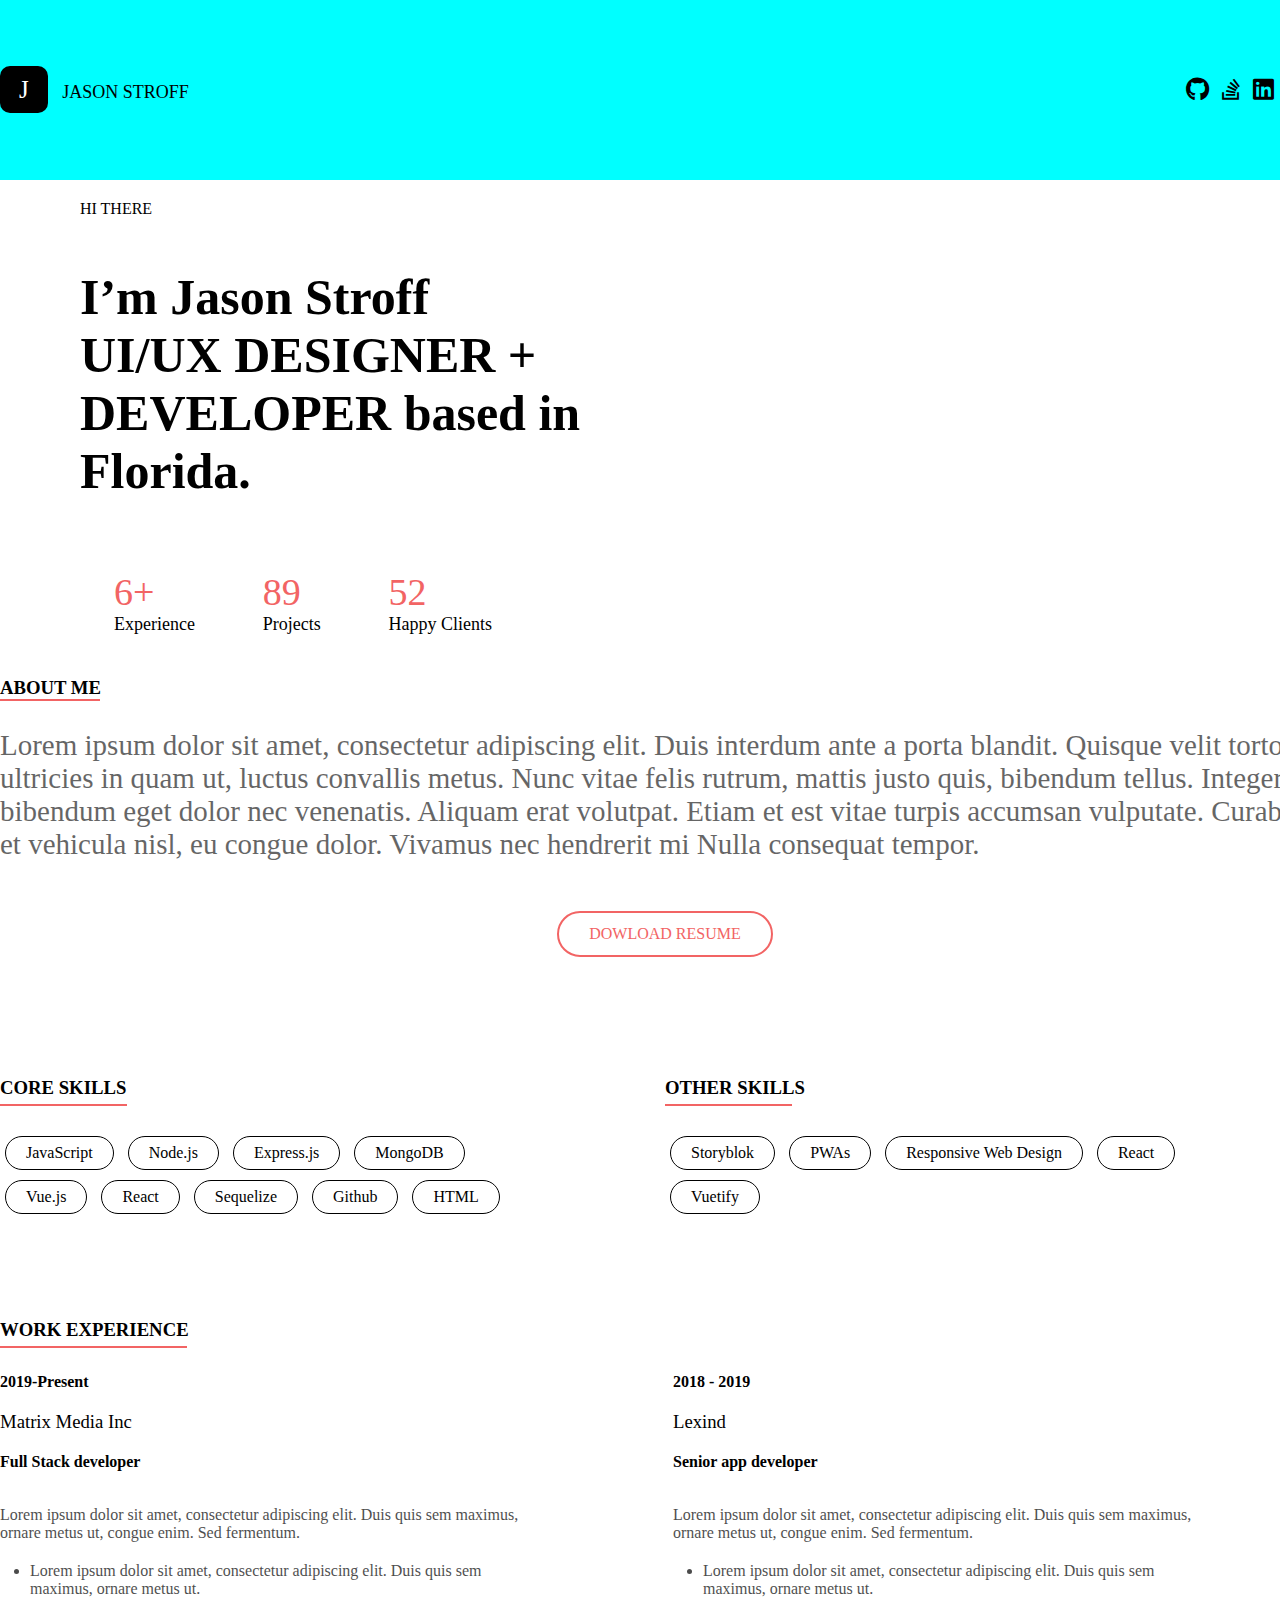
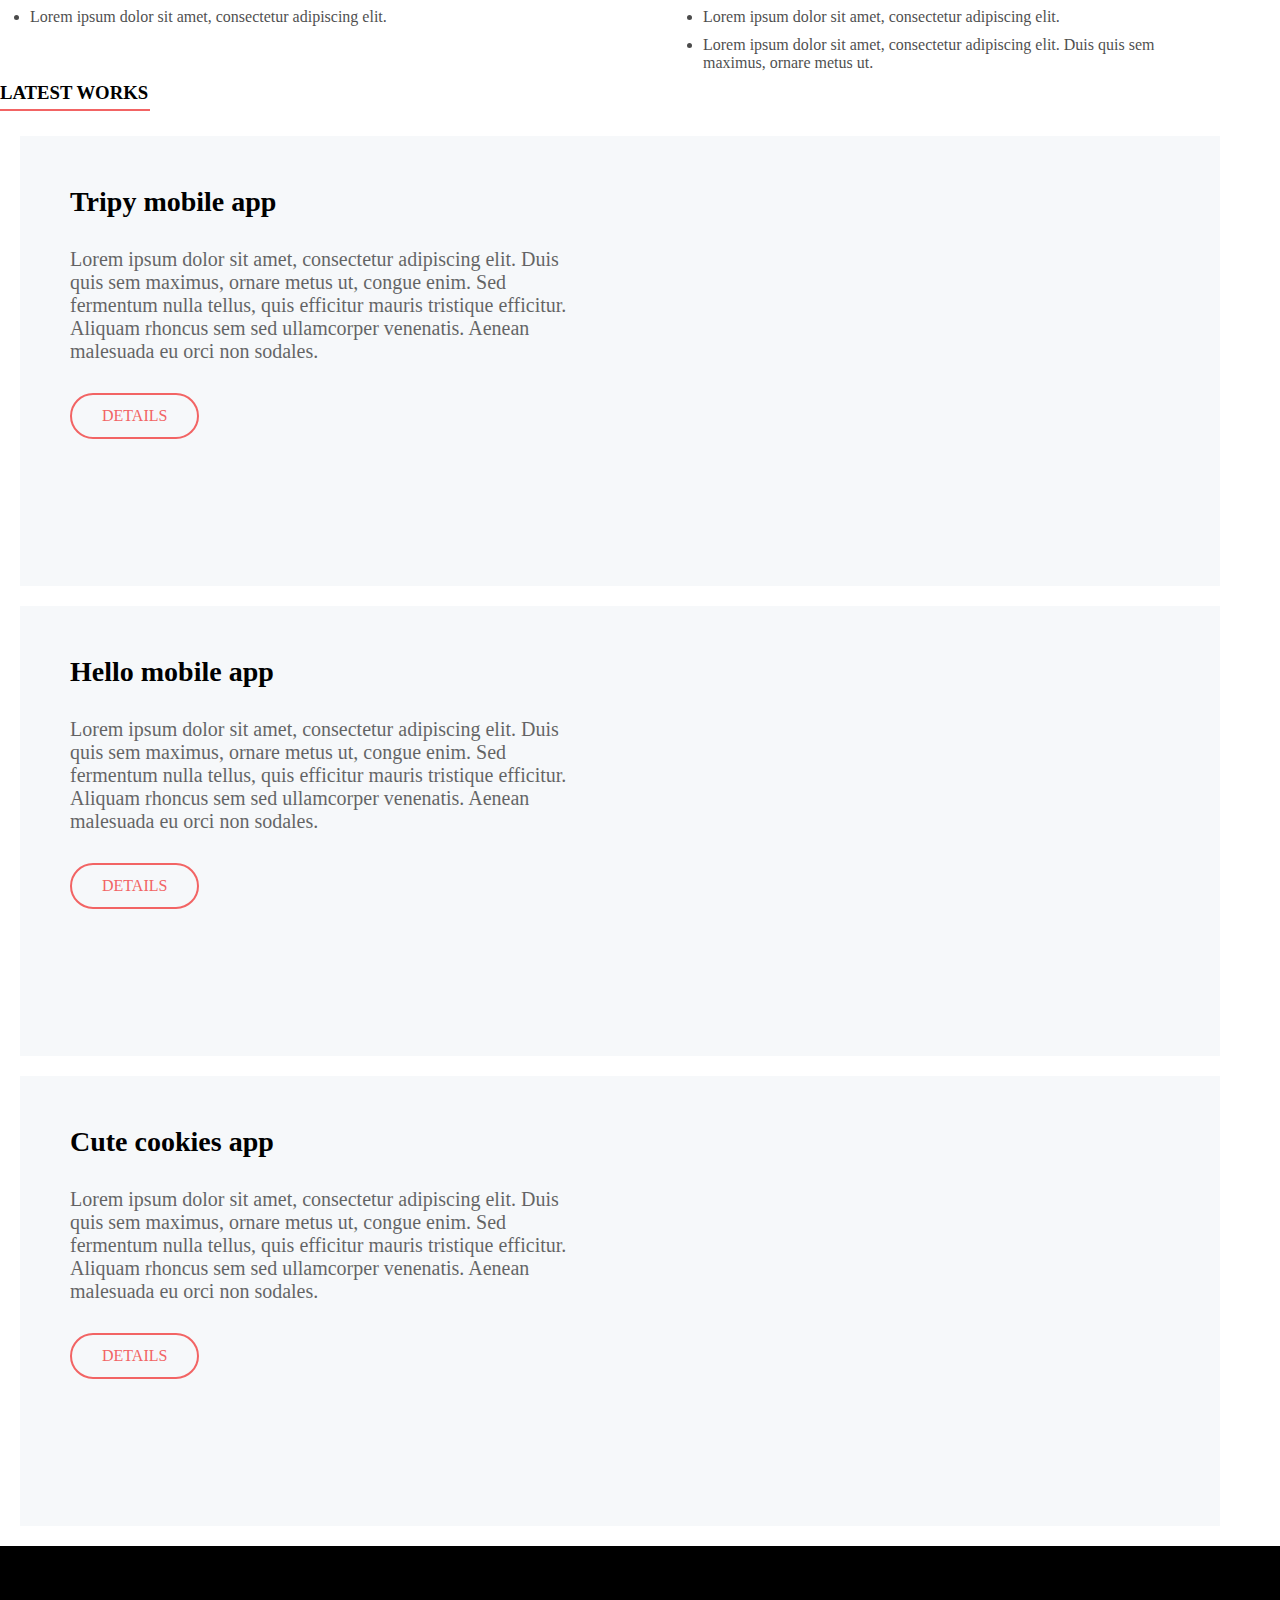
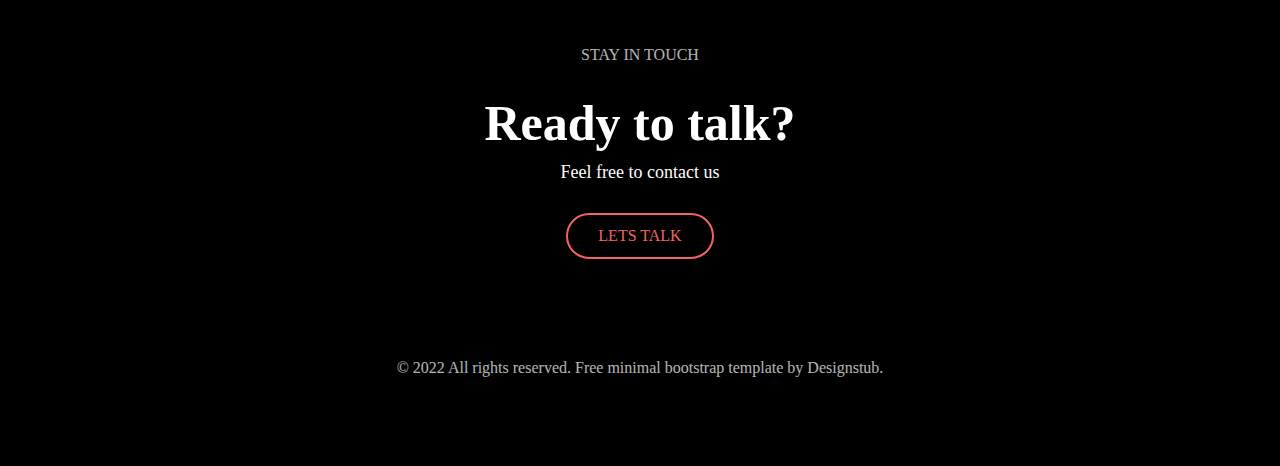
==== BTLec2/index.html @ d88fea06 "Nop bt buoi 2" ====
<!DOCTYPE html>
<html lang="en">

<head>
    <meta charset="UTF-8">
    <meta name="viewport" content="width=device-width, initial-scale=1.0">
    <link rel="stylesheet" href="./assets/style.css">
    <link rel="stylesheet" href="https://cdnjs.cloudflare.com/ajax/libs/font-awesome/6.5.1/css/all.min.css">
    <title>Document</title>
</head>

<body>
    <div class="wide">
        <div class="header">
            <div class="nameWeb">
                <a href="">
                    <span>J</span>
                    JASON STROFF
                </a>
            </div>
            <div class="linkSocial">
                <div><i class="fa-brands fa-github"></i></div>
                <div><i class="fa-brands fa-stack-overflow"></i></div>
                <div><i class="fa-brands fa-linkedin"></i></div>
            </div>
        </div>
        <div class="content">
            <div class="profile">
                <div class="image">
                    <img src="https://www.designstub.com/demos/defolio/assets/images/profile-image.jpg" alt="">
                </div>
                <div class="summary">
                    <p>HI THERE</p>
                    <h1>
                        I’m Jason Stroff
                        UI/UX DESIGNER + DEVELOPER based in Florida.
                    </h1>
                    <div class="experience">
                        <div>
                            <span>6+</span>
                            <p>Experience</p>
                        </div>
                        <div>
                            <span>89</span>
                            <p>Projects</p>
                        </div>
                        <div>
                            <span>52</span>
                            <p>Happy Clients</p>
                        </div>
                    </div>
                </div>

            </div>
            <div class="aboutMe">
                <div class="underlined"></div>
                <h3>ABOUT ME</h3>
                <p>Lorem ipsum dolor sit amet, consectetur adipiscing elit. Duis interdum ante a porta
                    blandit. Quisque velit tortor, ultricies in quam ut, luctus convallis metus. Nunc
                    vitae felis rutrum, mattis justo quis, bibendum tellus. Integer bibendum eget dolor nec
                    venenatis. Aliquam erat volutpat. Etiam et est vitae turpis accumsan vulputate. Curabitur et
                    vehicula nisl, eu congue dolor. Vivamus nec hendrerit mi Nulla consequat tempor.</p>
                <div class="containerBtn">
                    <div class="btnDow">DOWLOAD RESUME</div>
                </div>
            </div>
            <div class="skill">
                <div class="core">
                    <h3>CORE SKILLS</h3>
                    <div class="underlinedCore"></div>
                    <div class="allBtn">
                        <div class="btnItem">
                            JavaScript
                        </div>
                        <div class="btnItem">
                            Node.js
                        </div>
                        <div class="btnItem">
                            Express.js
                        </div>
                        <div class="btnItem">
                            MongoDB
                        </div>
                        <div class="btnItem">
                            Vue.js
                        </div>
                        <div class="btnItem">
                            React
                        </div>
                        <div class="btnItem">
                            Sequelize
                        </div>
                        <div class="btnItem">
                            Github
                        </div>
                        <div class="btnItem">
                            HTML
                        </div>
                    </div>
                </div>
                <div class="core">
                    <h3>OTHER SKILLS</h3>
                    <div class="underlinedCore"></div>
                    <div class="allBtn">
                        <div class="btnItem">
                            Storyblok
                        </div>
                        <div class="btnItem">
                            PWAs
                        </div>
                        <div class="btnItem">
                            Responsive Web Design
                        </div>
                        <div class="btnItem">
                            React
                        </div>
                        <div class="btnItem">
                            Vuetify
                        </div>
                    </div>
                </div>
            </div>
            <div class="workExperience">
                <h3>WORK EXPERIENCE</h3>
                <div class="underlinedWork"></div>
                <div class="workExperienceIem">
                    <div class="workExperienceIem1">
                        <span>2019-Present</span>
                        <h3>Matrix Media Inc</h3>
                        <span>Full Stack developer</span>
                        <p>Lorem ipsum dolor sit amet, consectetur adipiscing elit. Duis quis sem maximus, ornare
                            metus ut, congue enim. Sed fermentum.</p>
                        <ul>
                            <li>Lorem ipsum dolor sit amet, consectetur adipiscing elit. Duis quis sem maximus, ornare
                                metus ut.</li>
                            <li>Lorem ipsum dolor sit amet, consectetur adipiscing elit.
                            </li>
                        </ul>
                    </div>
                    <div class="workExperienceIem1 a">
                        <span>2018 - 2019</span>
                        <h3>Lexind</h3>
                        <span>Senior app developer</span>
                        <p>Lorem ipsum dolor sit amet, consectetur adipiscing elit. Duis quis sem maximus, ornare metus
                            ut, congue enim. Sed fermentum.</p>
                        <ul>
                            <li>Lorem ipsum dolor sit amet, consectetur adipiscing elit. Duis quis sem maximus, ornare
                                metus ut.</li>
                            <li>Lorem ipsum dolor sit amet, consectetur adipiscing elit.</li>
                            <li>Lorem ipsum dolor sit amet, consectetur adipiscing elit. Duis quis sem maximus, ornare
                                metus ut.</li>
                        </ul>
                    </div>
                </div>
            </div>
            <div class="latestWorks">
                <h3>LATEST WORKS</h3>
                <div class="underlinedWorks"></div>
                <div class="containerWorks">
                    <div class="workItem">
                        <div class="infoWork">
                            <h4>Tripy mobile app</h4>
                            <p>Lorem ipsum dolor sit amet, consectetur adipiscing elit. Duis quis sem
                                maximus, ornare metus ut, congue enim. Sed fermentum nulla tellus,
                                quis efficitur mauris tristique efficitur. Aliquam rhoncus sem sed ullamcorper
                                venenatis. Aenean malesuada eu orci non sodales.</p>
                            <div class="btnDow">DETAILS</div>
                        </div>
                        <div class="imageWork">
                            <img src="https://www.designstub.com/demos/defolio/assets/images/work-1.jpg" alt="">
                        </div>
                    </div>
                    <div class="workItem">
                        <div class="infoWork">
                            <h4>Hello mobile app</h4>
                            <p>Lorem ipsum dolor sit amet, consectetur adipiscing elit. Duis quis sem maximus, ornare metus ut, congue enim. Sed fermentum nulla tellus, quis efficitur mauris tristique efficitur. Aliquam rhoncus sem sed ullamcorper venenatis. Aenean malesuada eu orci non sodales.</p>
                            <div class="btnDow">DETAILS</div>
                        </div>
                        <div class="imageWork">
                            <img src="https://www.designstub.com/demos/defolio/assets/images/work-2.jpg" alt="">
                        </div>
                    </div>
                    <div class="workItem">
                        <div class="infoWork">
                            <h4>Cute cookies app</h4>
                            <p>Lorem ipsum dolor sit amet, consectetur adipiscing elit. Duis quis sem maximus, ornare metus ut, congue enim. Sed fermentum nulla tellus, quis efficitur mauris tristique efficitur. Aliquam rhoncus sem sed ullamcorper venenatis. Aenean malesuada eu orci non sodales.</p>
                            <div class="btnDow">DETAILS</div>
                        </div>
                        <div class="imageWork">
                            <img src="https://www.designstub.com/demos/defolio/assets/images/work-3.jpg" alt="">
                        </div>
                    </div>
                </div>
            </div>
        </div>
    </div>
    <div class="footer">
            <span>STAY IN TOUCH</span>
            <h4>Ready to talk?</h4>
            <p>Feel free to contact us</p>
            <div class="btnDow">LETS TALK</div>
            <span>© 2022 All rights reserved. Free minimal bootstrap template by Designstub.</span>
    </div>
</body>

</html>
---- BTLec2/assets/style.css ----
* {
    margin: 0;
    padding: 0;
    /* font-family: 'Courier New', Courier, monospace; */
}
.wide {
    width: 1330px;
    margin: 0 auto;
}

.header {
    height: 40px;
    background-color: aqua;
    padding: 70px 0;
    display: flex;
    justify-content: space-between;
    align-items: center;
    font-size: 18px;
}

.header .nameWeb {
    margin-left: 0px;
}

.header .nameWeb a {
    text-decoration: none;
    color: black;
}

.header .nameWeb a span {
    color: #fff;
    background-color: black;
    height: 40px;
    font-size: 25px;
    padding: 10px 19px;
    border-radius: 10px;
    margin-right: 10px;
}

.header .linkSocial {
    margin-right: 50px;
    display: flex;
    justify-content: space-around;
    align-items: center;
    font-size: 24px;
    width: 100px;
}

.profile {
    display: flex;
    /* flex-direction: column; */
}

.image img{

    width: 520px;
}

.summary {
    display: flex;
    flex-direction: column;
    margin-left: 80px;
    margin-top: 20px;
}

.summary h1 {
    margin-top: 50px;
    font-size: 50px;
    width: 501px;
}

.experience {
    margin-top: 70px;
    display: flex;
    justify-content: space-around;
    padding-right: 55px;
}

.experience span {
    color: 
    #f26464;
    font-size: 38px;
}

.experience p {
    font-size: 18px;
}

.aboutMe {
    margin-top: 40px;
    position: relative;
}

.underlined {
    width: 100px;
    height: 2px;
    background-color: 
    #f26464;
    position: relative;
    top: 24px;
}

.aboutMe p {
    margin-top: 30px;
    font-size: 29px;
    font-weight: 100;
    opacity: 0.6;
}
.containerBtn {
    margin-top: 50px;
    display: flex;
    justify-content: center;
}
.btnDow {
    display: inline-block;
    border: 2px solid 
    #f26464;
    padding: 12px 30px;
    border-radius: 40px;
    color: 
    #f26464;
    transition: background-color 0.3s ease-in-out;
}

.btnDow:hover {
    background-color: 
    #f26464;
    color: #fff;
}
.core {
    position: relative;
    width: 50%;
}
.underlinedCore {
    width: 127px;
    height: 2px;
    background-color: 
    #f26464;
    position: relative;
    top: 5px;
}
.skill {
    display: flex;
    margin-top: 120px;
}
.allBtn {
    margin-top: 30px;
    width: 85%;
}
.btnItem {
    border: 0.1px solid black;
    display: inline-block;
    padding: 7px 20px;
    border-radius: 30px;
    margin: 5px 5px;
}

.workExperience {
    margin-top: 100px;
}

.underlinedWork {
    width: 187px;
    height: 2px;
    background-color: 
    #f26464;
    position: relative;
    top: 5px;
}

.workExperienceIem {
    margin-top: 30px;
}

.workExperienceIem {
    display: flex;
    justify-content: space-between;
    width: 92%;
}

.workExperienceIem1 {
    width: 45%;
}
.workExperienceIem1 ul {
    margin-left: 20px;
    opacity: 0.7;
    margin-top: 20px;
}

.workExperienceIem1 li {
    margin: 10px;
}
.workExperienceIem1 p {
    margin-top: 35px;
    opacity: 0.7;
}
.workExperienceIem1 span {
    font-weight: 800;
}

.workExperienceIem1 h3{
    margin: 20px 0;
    font-weight: 100;
}

.underlinedWorks {
    width: 150px;
    height: 2px;
    background-color: 
    #f26464;
    position: relative;
    top: 5px;
}

.containerWorks {
    margin-top: 30px
}
.workItem {
    margin: 20px;
    width: 1200px;
    height: 450px;
    background-color: 
    #f6f8fa;
    display: flex;
}
.infoWork {
    width: 500px;
    margin-right: 150px;
    margin-top: 50px;
    margin-left: 50px;
}

.infoWork h4 {
    font-size: 28px;
}

.infoWork p {
    font-size: 20px;
    opacity: 0.6;
    margin: 30px 0;
}
.imageWork img{
    width: 400px;
    margin-top: 30px;
    margin-right: 30px;
}

.footer {
    color: #fff;
    width: 100%;
    height: 520px;
    background-color: black;
    display: flex;
    flex-direction: column;
    align-items: center;
}

.footer span {
    margin-top: 100px;
    opacity: 0.7;
}

.footer h4 {
    font-size: 50px;
    margin-top: 30px ;
}

.footer p {
    margin-top: 10px;
    font-size: 18px;
    margin-bottom: 30px;
}
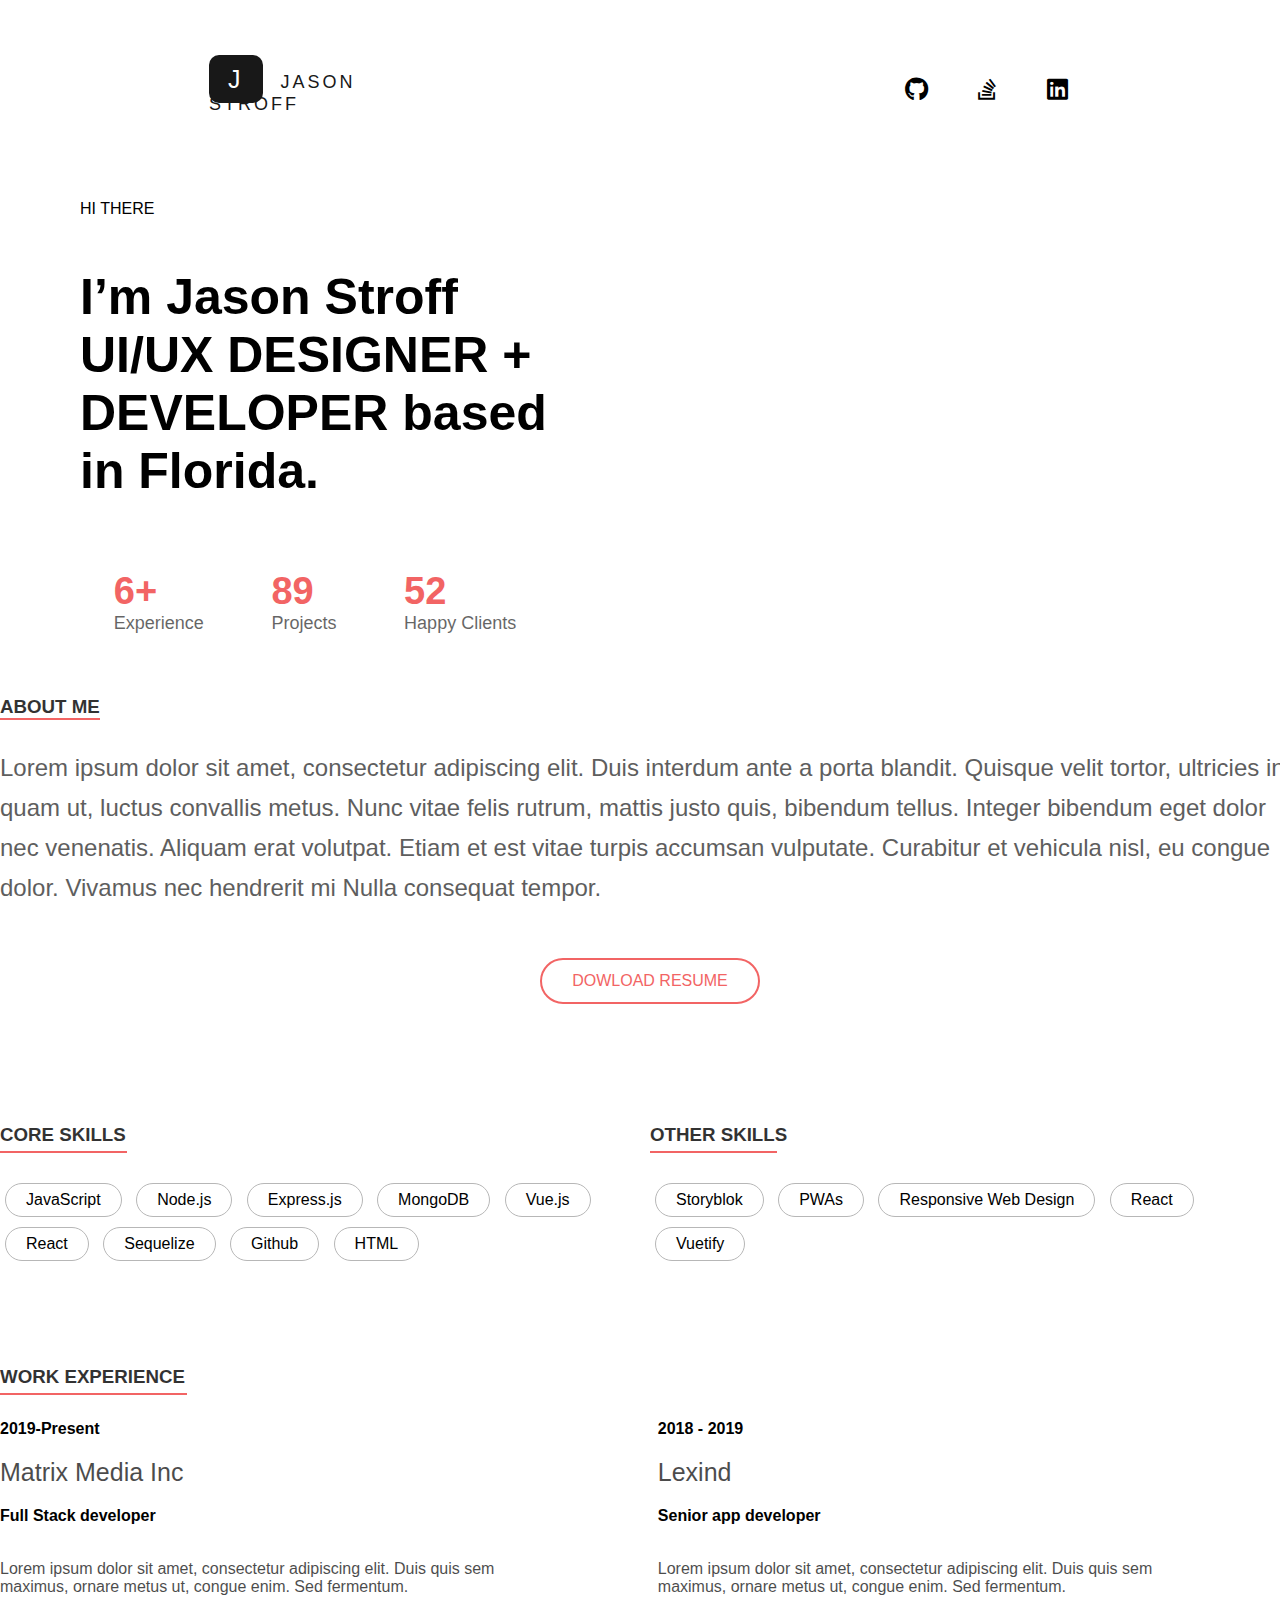
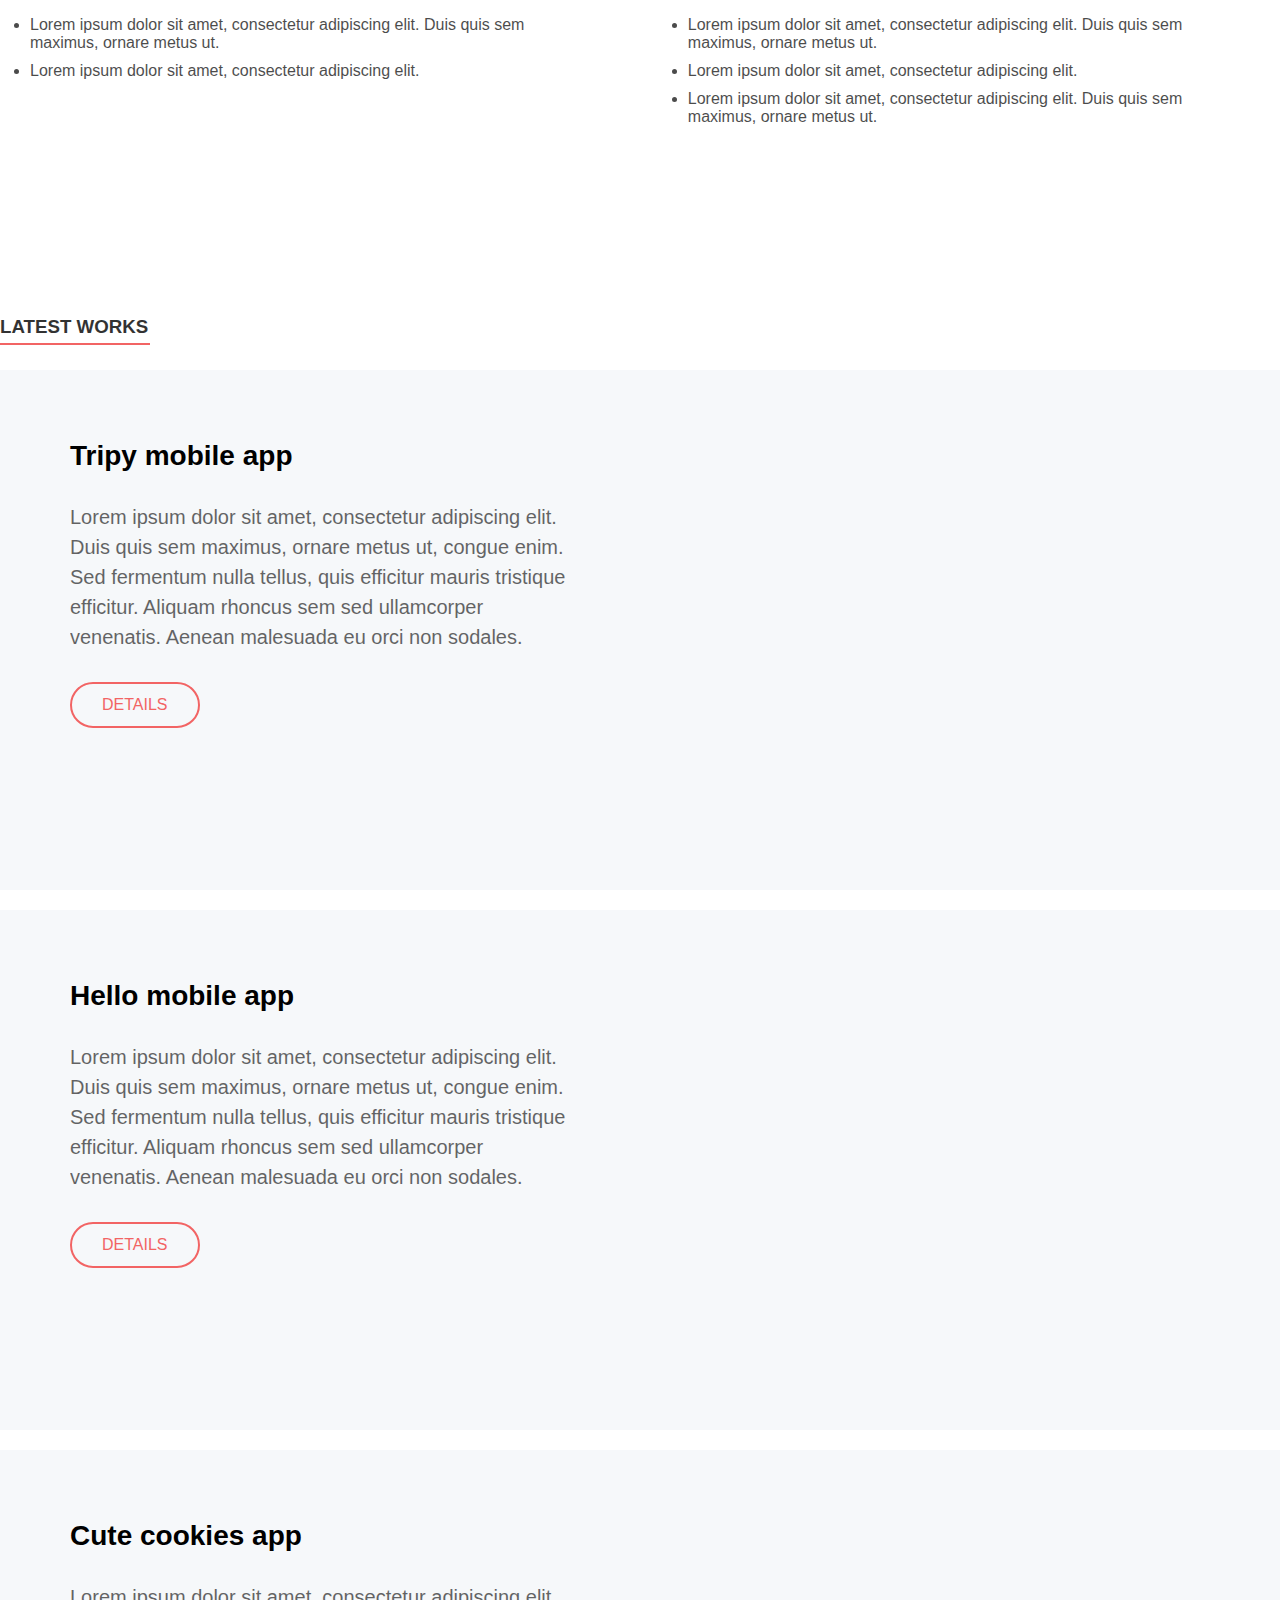
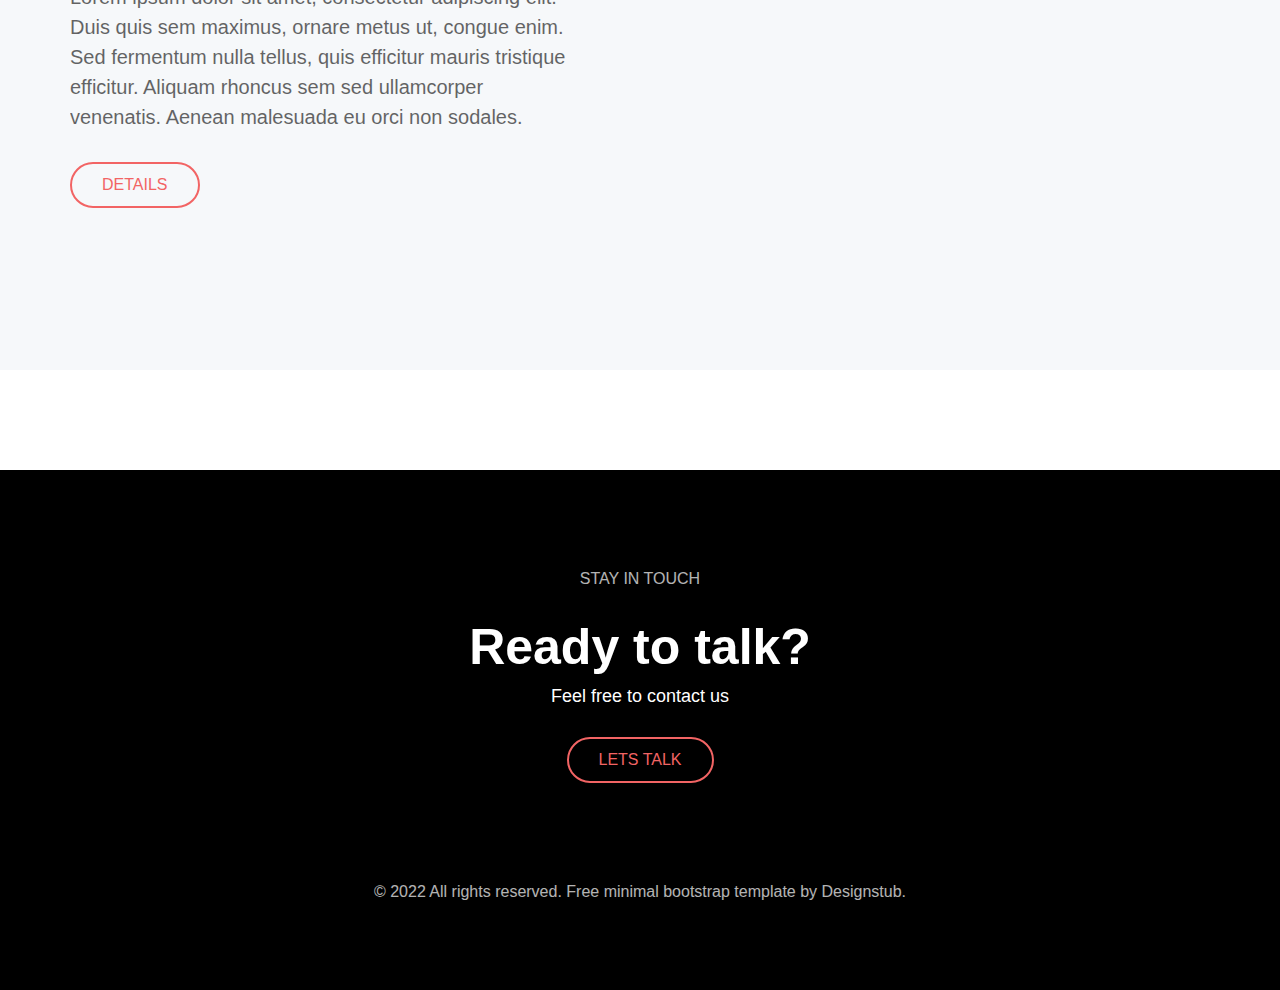
==== commit ab3aad92: "Lan 3" ====
--- a/BTLec2/index.html
+++ b/BTLec2/index.html
@@ -4,26 +4,33 @@
 <head>
     <meta charset="UTF-8">
     <meta name="viewport" content="width=device-width, initial-scale=1.0">
+    <link rel="stylesheet" href="./assets/grid.css">
     <link rel="stylesheet" href="./assets/style.css">
     <link rel="stylesheet" href="https://cdnjs.cloudflare.com/ajax/libs/font-awesome/6.5.1/css/all.min.css">
     <title>Document</title>
 </head>
 
 <body>
-    <div class="wide">
-        <div class="header">
-            <div class="nameWeb">
-                <a href="">
-                    <span>J</span>
-                    JASON STROFF
-                </a>
-            </div>
-            <div class="linkSocial">
-                <div><i class="fa-brands fa-github"></i></div>
-                <div><i class="fa-brands fa-stack-overflow"></i></div>
-                <div><i class="fa-brands fa-linkedin"></i></div>
-            </div>
-        </div>
+    <div class="header normalSize">
+        <!-- <div class="grid wide">
+            <div class="row"> -->
+                <div class="nameWeb col l-2">
+                    <a href="">
+                        <span>J</span>
+                        JASON STROFF
+                    </a>
+                </div>
+                <!-- <div class="col l-8"></div> -->
+                <div class="linkSocial col l-2">
+                    <div><i class="fa-brands fa-github"></i></div>
+                    <div><i class="fa-brands fa-stack-overflow"></i></div>
+                    <div><i class="fa-brands fa-linkedin"></i></div>
+                </div>
+            <!-- </div>
+        </div> -->
+    </div>
+    <div class="wide1">
+
         <div class="content">
             <div class="profile">
                 <div class="image">
@@ -52,7 +59,7 @@
                 </div>
 
             </div>
-            <div class="aboutMe">
+            <div class="aboutMe c-12">
                 <div class="underlined"></div>
                 <h3>ABOUT ME</h3>
                 <p>Lorem ipsum dolor sit amet, consectetur adipiscing elit. Duis interdum ante a porta
@@ -126,7 +133,7 @@
                 <div class="workExperienceIem">
                     <div class="workExperienceIem1">
                         <span>2019-Present</span>
-                        <h3>Matrix Media Inc</h3>
+                        <p class="pp">Matrix Media Inc</p>
                         <span>Full Stack developer</span>
                         <p>Lorem ipsum dolor sit amet, consectetur adipiscing elit. Duis quis sem maximus, ornare
                             metus ut, congue enim. Sed fermentum.</p>
@@ -139,7 +146,7 @@
                     </div>
                     <div class="workExperienceIem1 a">
                         <span>2018 - 2019</span>
-                        <h3>Lexind</h3>
+                        <p class="pp">Lexind</p>
                         <span>Senior app developer</span>
                         <p>Lorem ipsum dolor sit amet, consectetur adipiscing elit. Duis quis sem maximus, ornare metus
                             ut, congue enim. Sed fermentum.</p>
@@ -173,7 +180,10 @@
                     <div class="workItem">
                         <div class="infoWork">
                             <h4>Hello mobile app</h4>
-                            <p>Lorem ipsum dolor sit amet, consectetur adipiscing elit. Duis quis sem maximus, ornare metus ut, congue enim. Sed fermentum nulla tellus, quis efficitur mauris tristique efficitur. Aliquam rhoncus sem sed ullamcorper venenatis. Aenean malesuada eu orci non sodales.</p>
+                            <p>Lorem ipsum dolor sit amet, consectetur adipiscing elit. Duis quis sem maximus, ornare
+                                metus ut, congue enim. Sed fermentum nulla tellus, quis efficitur mauris tristique
+                                efficitur. Aliquam rhoncus sem sed ullamcorper venenatis. Aenean malesuada eu orci non
+                                sodales.</p>
                             <div class="btnDow">DETAILS</div>
                         </div>
                         <div class="imageWork">
@@ -183,7 +193,10 @@
                     <div class="workItem">
                         <div class="infoWork">
                             <h4>Cute cookies app</h4>
-                            <p>Lorem ipsum dolor sit amet, consectetur adipiscing elit. Duis quis sem maximus, ornare metus ut, congue enim. Sed fermentum nulla tellus, quis efficitur mauris tristique efficitur. Aliquam rhoncus sem sed ullamcorper venenatis. Aenean malesuada eu orci non sodales.</p>
+                            <p>Lorem ipsum dolor sit amet, consectetur adipiscing elit. Duis quis sem maximus, ornare
+                                metus ut, congue enim. Sed fermentum nulla tellus, quis efficitur mauris tristique
+                                efficitur. Aliquam rhoncus sem sed ullamcorper venenatis. Aenean malesuada eu orci non
+                                sodales.</p>
                             <div class="btnDow">DETAILS</div>
                         </div>
                         <div class="imageWork">
@@ -195,12 +208,27 @@
         </div>
     </div>
     <div class="footer">
-            <span>STAY IN TOUCH</span>
-            <h4>Ready to talk?</h4>
-            <p>Feel free to contact us</p>
-            <div class="btnDow">LETS TALK</div>
-            <span>© 2022 All rights reserved. Free minimal bootstrap template by Designstub.</span>
+        <span>STAY IN TOUCH</span>
+        <h4>Ready to talk?</h4>
+        <p>Feel free to contact us</p>
+        <div class="btnDow">LETS TALK</div>
+        <span>© 2022 All rights reserved. Free minimal bootstrap template by Designstub.</span>
     </div>
 </body>
+<script>
+    window.addEventListener('scroll', function () {
+        var header = document.querySelector('.header');
+        var scrollY = window.scrollY;
+
+        if (scrollY > 0) {
+            header.classList.add('scroll-size');
+            header.classList.remove('normalSize');
+        }
+        else {
+            header.classList.add('normalSize');
+            header.classList.remove('scroll-size');
+        }
+    })
+</script>
 
 </html>--- a/BTLec2/assets/grid.css
+++ b/BTLec2/assets/grid.css
@@ -0,0 +1,591 @@
+.grid {
+    width: 100%;
+    display: block;
+    padding: 0;
+}
+
+.grid.wide {
+    max-width: 1200px;
+    margin: 0 auto;
+}
+
+.row {
+    display: flex;
+    flex-wrap: wrap;
+    margin-left: -4px;
+    margin-right: -4px;
+}
+
+.row.no-gutters {
+    margin-left: 0;
+    margin-right: 0;
+}
+
+.col {
+    padding-left: 4px;
+    padding-right: 4px;
+}
+
+.row.no-gutters .col {
+    padding-left: 0;
+    padding-right: 0;
+}
+
+.c-0 {
+    display: none;
+}
+
+.c-1 {
+    flex: 0 0 8.33333%;
+    max-width: 8.33333%;
+}
+
+.c-2 {
+    flex: 0 0 16.66667%;
+    max-width: 16.66667%;
+}
+
+.c-3 {
+    flex: 0 0 25%;
+    max-width: 25%;
+}
+
+.c-4 {
+    flex: 0 0 33.33333%;
+    max-width: 33.33333%;
+}
+
+.c-5 {
+    flex: 0 0 41.66667%;
+    max-width: 41.66667%;
+}
+
+.c-6 {
+    flex: 0 0 50%;
+    max-width: 50%;
+}
+
+.c-7 {
+    flex: 0 0 58.33333%;
+    max-width: 58.33333%;
+}
+
+.c-8 {
+    flex: 0 0 66.66667%;
+    max-width: 66.66667%;
+}
+
+.c-9 {
+    flex: 0 0 75%;
+    max-width: 75%;
+}
+
+.c-10 {
+    flex: 0 0 83.33333%;
+    max-width: 83.33333%;
+}
+
+.c-11 {
+    flex: 0 0 91.66667%;
+    max-width: 91.66667%;
+}
+
+.c-12 {
+    flex: 0 0 100%;
+    max-width: 100%;
+}
+
+.c-o-1 {
+    margin-left: 8.33333%;
+}
+
+.c-o-2 {
+    margin-left: 16.66667%;
+}
+
+.c-o-3 {
+    margin-left: 25%;
+}
+
+.c-o-4 {
+    margin-left: 33.33333%;
+}
+
+.c-o-5 {
+    margin-left: 41.66667%;
+}
+
+.c-o-6 {
+    margin-left: 50%;
+}
+
+.c-o-7 {
+    margin-left: 58.33333%;
+}
+
+.c-o-8 {
+    margin-left: 66.66667%;
+}
+
+.c-o-9 {
+    margin-left: 75%;
+}
+
+.c-o-10 {
+    margin-left: 83.33333%;
+}
+
+.c-o-11 {
+    margin-left: 91.66667%;
+}
+
+/* >= Tablet */
+@media (min-width: 740px) {
+    .row {
+        margin-left: -8px;
+        margin-right: -8px;
+    }
+
+    .col {
+        padding-left: 8px;
+        padding-right: 8px;
+    }
+
+    .m-0 {
+        display: none;
+    }
+
+    .m-1,
+    .m-2,
+    .m-3,
+    .m-4,
+    .m-5,
+    .m-6,
+    .m-7,
+    .m-8,
+    .m-9,
+    .m-10,
+    .m-11,
+    .m-12 {
+        display: block;
+    }
+
+    .m-1 {
+        flex: 0 0 8.33333%;
+        max-width: 8.33333%;
+    }
+
+    .m-2 {
+        flex: 0 0 16.66667%;
+        max-width: 16.66667%;
+    }
+
+    .m-3 {
+        flex: 0 0 25%;
+        max-width: 25%;
+    }
+
+    .m-4 {
+        flex: 0 0 33.33333%;
+        max-width: 33.33333%;
+    }
+
+    .m-5 {
+        flex: 0 0 41.66667%;
+        max-width: 41.66667%;
+    }
+
+    .m-6 {
+        flex: 0 0 50%;
+        max-width: 50%;
+    }
+
+    .m-7 {
+        flex: 0 0 58.33333%;
+        max-width: 58.33333%;
+    }
+
+    .m-8 {
+        flex: 0 0 66.66667%;
+        max-width: 66.66667%;
+    }
+
+    .m-9 {
+        flex: 0 0 75%;
+        max-width: 75%;
+    }
+
+    .m-10 {
+        flex: 0 0 83.33333%;
+        max-width: 83.33333%;
+    }
+
+    .m-11 {
+        flex: 0 0 91.66667%;
+        max-width: 91.66667%;
+    }
+
+    .m-12 {
+        flex: 0 0 100%;
+        max-width: 100%;
+    }
+
+    .m-o-1 {
+        margin-left: 8.33333%;
+    }
+
+    .m-o-2 {
+        margin-left: 16.66667%;
+    }
+
+    .m-o-3 {
+        margin-left: 25%;
+    }
+
+    .m-o-4 {
+        margin-left: 33.33333%;
+    }
+
+    .m-o-5 {
+        margin-left: 41.66667%;
+    }
+
+    .m-o-6 {
+        margin-left: 50%;
+    }
+
+    .m-o-7 {
+        margin-left: 58.33333%;
+    }
+
+    .m-o-8 {
+        margin-left: 66.66667%;
+    }
+
+    .m-o-9 {
+        margin-left: 75%;
+    }
+
+    .m-o-10 {
+        margin-left: 83.33333%;
+    }
+
+    .m-o-11 {
+        margin-left: 91.66667%;
+    }
+}
+
+/* PC medium resolution > */
+@media (min-width: 1113px) {
+    .row {
+        margin-left: -12px;
+        margin-right: -12px;
+    }
+
+    .row.sm-gutter {
+        margin-left: -5px;
+        margin-right: -5px;
+    }
+
+    .col {
+        padding-left: 12px;
+        padding-right: 12px;
+    }
+
+    .row.sm-gutter .col {
+        padding-left: 5px;
+        padding-right: 5px;
+    }
+
+    .l-0 {
+        display: none;
+    }
+
+    .l-1,
+    .l-2,
+    .l-2-4,
+    .l-3,
+    .l-4,
+    .l-5,
+    .l-6,
+    .l-7,
+    .l-8,
+    .l-9,
+    .l-10,
+    .l-11,
+    .l-12 {
+        display: block;
+    }
+
+    .l-1 {
+        flex: 0 0 8.33333%;
+        max-width: 8.33333%;
+    }
+
+    .l-2 {
+        flex: 0 0 16.66667%;
+        max-width: 16.66667%;
+    }
+
+    .l-2-4 {
+        flex: 0 0 20%;
+        max-width: 20%;
+    }
+
+    .l-3 {
+        flex: 0 0 25%;
+        max-width: 25%;
+    }
+
+    .l-4 {
+        flex: 0 0 33.33333%;
+        max-width: 33.33333%;
+    }
+
+    .l-5 {
+        flex: 0 0 41.66667%;
+        max-width: 41.66667%;
+    }
+
+    .l-6 {
+        flex: 0 0 50%;
+        max-width: 50%;
+    }
+
+    .l-7 {
+        flex: 0 0 58.33333%;
+        max-width: 58.33333%;
+    }
+
+    .l-8 {
+        flex: 0 0 66.66667%;
+        max-width: 66.66667%;
+    }
+
+    .l-9 {
+        flex: 0 0 75%;
+        max-width: 75%;
+    }
+
+    .l-10 {
+        flex: 0 0 83.33333%;
+        max-width: 83.33333%;
+    }
+
+    .l-11 {
+        flex: 0 0 91.66667%;
+        max-width: 91.66667%;
+    }
+
+    .l-12 {
+        flex: 0 0 100%;
+        max-width: 100%;
+    }
+
+    .l-o-1 {
+        margin-left: 8.33333%;
+    }
+
+    .l-o-2 {
+        margin-left: 16.66667%;
+    }
+
+    .l-o-3 {
+        margin-left: 25%;
+    }
+
+    .l-o-4 {
+        margin-left: 33.33333%;
+    }
+
+    .l-o-5 {
+        margin-left: 41.66667%;
+    }
+
+    .l-o-6 {
+        margin-left: 50%;
+    }
+
+    .l-o-7 {
+        margin-left: 58.33333%;
+    }
+
+    .l-o-8 {
+        margin-left: 66.66667%;
+    }
+
+    .l-o-9 {
+        margin-left: 75%;
+    }
+
+    .l-o-10 {
+        margin-left: 83.33333%;
+    }
+
+    .l-o-11 {
+        margin-left: 91.66667%;
+    }
+}
+
+/* Tablet - PC low resolution */
+@media (min-width: 740px) and (max-width: 1023px) {
+    .wide {
+        width: 644px;
+    }
+}
+
+/* > PC low resolution */
+@media (min-width: 1024px) and (max-width: 1239px) {
+    .wide {
+        width: 984px;
+    }
+
+    .wide .row {
+        margin-left: -12px;
+        margin-right: -12px;
+    }
+
+    .wide .row.sm-gutter {
+        margin-left: -5px;
+        margin-right: -5px;
+    }
+
+    .wide .col {
+        padding-left: 12px;
+        padding-right: 12px;
+    }
+
+    .wide .row.sm-gutter .col {
+        padding-left: 5px;
+        padding-right: 5px;
+    }
+
+    .wide .l-0 {
+        display: none;
+    }
+
+    .wide .l-1,
+    .wide .l-2,
+    .wide .l-2-4,
+    .wide .l-3,
+    .wide .l-4,
+    .wide .l-5,
+    .wide .l-6,
+    .wide .l-7,
+    .wide .l-8,
+    .wide .l-9,
+    .wide .l-10,
+    .wide .l-11,
+    .wide .l-12 {
+        display: block;
+    }
+
+    .wide .l-1 {
+        flex: 0 0 8.33333%;
+        max-width: 8.33333%;
+    }
+
+    .wide .l-2 {
+        flex: 0 0 16.66667%;
+        max-width: 16.66667%;
+    }
+
+    .wide .l-2-4 {
+        flex: 0 0 20%;
+        max-width: 20%;
+    }
+
+    .wide .l-3 {
+        flex: 0 0 25%;
+        max-width: 25%;
+    }
+
+    .wide .l-4 {
+        flex: 0 0 33.33333%;
+        max-width: 33.33333%;
+    }
+
+    .wide .l-5 {
+        flex: 0 0 41.66667%;
+        max-width: 41.66667%;
+    }
+
+    .wide .l-6 {
+        flex: 0 0 50%;
+        max-width: 50%;
+    }
+
+    .wide .l-7 {
+        flex: 0 0 58.33333%;
+        max-width: 58.33333%;
+    }
+
+    .wide .l-8 {
+        flex: 0 0 66.66667%;
+        max-width: 66.66667%;
+    }
+
+    .wide .l-9 {
+        flex: 0 0 75%;
+        max-width: 75%;
+    }
+
+    .wide .l-10 {
+        flex: 0 0 83.33333%;
+        max-width: 83.33333%;
+    }
+
+    .wide .l-11 {
+        flex: 0 0 91.66667%;
+        max-width: 91.66667%;
+    }
+
+    .wide .l-12 {
+        flex: 0 0 100%;
+        max-width: 100%;
+    }
+
+    .wide .l-o-1 {
+        margin-left: 8.33333%;
+    }
+
+    .wide .l-o-2 {
+        margin-left: 16.66667%;
+    }
+
+    .wide .l-o-3 {
+        margin-left: 25%;
+    }
+
+    .wide .l-o-4 {
+        margin-left: 33.33333%;
+    }
+
+    .wide .l-o-5 {
+        margin-left: 41.66667%;
+    }
+
+    .wide .l-o-6 {
+        margin-left: 50%;
+    }
+
+    .wide .l-o-7 {
+        margin-left: 58.33333%;
+    }
+
+    .wide .l-o-8 {
+        margin-left: 66.66667%;
+    }
+
+    .wide .l-o-9 {
+        margin-left: 75%;
+    }
+
+    .wide .l-o-10 {
+        margin-left: 83.33333%;
+    }
+
+    .wide .l-o-11 {
+        margin-left: 91.66667%;
+    }
+}--- a/BTLec2/assets/style.css
+++ b/BTLec2/assets/style.css
@@ -1,30 +1,55 @@
 * {
     margin: 0;
     padding: 0;
-    /* font-family: 'Courier New', Courier, monospace; */
-}
-.wide {
-    width: 1330px;
+    font-family: 'Inter', sans-serif;
+}
+
+.wide1 {
+    width: 1300px;
     margin: 0 auto;
 }
 
 .header {
-    height: 40px;
-    background-color: aqua;
-    padding: 70px 0;
+ 
+    background-color: rgb(255, 255, 255);
+    padding: 70px ;
     display: flex;
     justify-content: space-between;
     align-items: center;
     font-size: 18px;
-}
-
+    position: fixed;
+     width: 100%;
+    top: 0;
+    transition: height 1s ease; 
+    transition-delay: 0s;
+    transition-duration: 0.4s;
+    transition-property: all;
+    transition-timing-function: ease;
+     z-index: 5; 
+}
+.normalSize {
+    height: 40px;
+}
+.scroll-size {
+    padding: 20px 0;
+    padding-left: 68px;
+    box-shadow: 0 5px 10px rgba(0, 0, 0, 0.3);
+}
+.content {
+    margin-top: 160px;
+}
 .header .nameWeb {
+    /* float: left; */
+    /* display: inline-block; */
     margin-left: 0px;
+    margin-left: 127px;
 }
 
 .header .nameWeb a {
     text-decoration: none;
     color: black;
+    letter-spacing: 3px;
+    opacity: 0.9;
 }
 
 .header .nameWeb a span {
@@ -38,12 +63,15 @@
 }
 
 .header .linkSocial {
-    margin-right: 50px;
+    /* display: inline-block; */
+    /* float: right; */
+    margin-right: 27px;
     display: flex;
     justify-content: space-around;
     align-items: center;
     font-size: 24px;
     width: 100px;
+    padding-right: 230px;
 }
 
 .profile {
@@ -51,22 +79,24 @@
     /* flex-direction: column; */
 }
 
-.image img{
+.image img {
 
     width: 520px;
 }
 
 .summary {
+    
     display: flex;
     flex-direction: column;
     margin-left: 80px;
-    margin-top: 20px;
+    margin-top: 40px;
 }
 
 .summary h1 {
     margin-top: 50px;
     font-size: 50px;
-    width: 501px;
+    width: 525px;
+    font-weight: 600;
 }
 
 .experience {
@@ -74,81 +104,95 @@
     display: flex;
     justify-content: space-around;
     padding-right: 55px;
+    font-weight: bold;
 }
 
 .experience span {
-    color: 
-    #f26464;
+    color:
+        #f26464;
     font-size: 38px;
 }
 
 .experience p {
     font-size: 18px;
+    font-weight: 100;
+    opacity: 0.6;
 }
 
 .aboutMe {
-    margin-top: 40px;
+    margin-top: 60px;
     position: relative;
 }
 
 .underlined {
     width: 100px;
     height: 2px;
-    background-color: 
-    #f26464;
+    background-color:
+        #f26464;
     position: relative;
     top: 24px;
 }
 
 .aboutMe p {
     margin-top: 30px;
-    font-size: 29px;
-    font-weight: 100;
-    opacity: 0.6;
-}
+    color: #373737;
+    font-size: 24px;
+    line-height: 40px;
+    font-weight: 300;
+    opacity: 0.8;
+}
+
 .containerBtn {
     margin-top: 50px;
     display: flex;
     justify-content: center;
 }
+
 .btnDow {
     display: inline-block;
-    border: 2px solid 
-    #f26464;
+    border: 2px solid #f26464;
     padding: 12px 30px;
     border-radius: 40px;
-    color: 
-    #f26464;
+    color:
+        #f26464;
     transition: background-color 0.3s ease-in-out;
 }
 
 .btnDow:hover {
-    background-color: 
-    #f26464;
+    background-color:
+        #f26464;
     color: #fff;
-}
+    cursor: pointer;
+}
+
 .core {
     position: relative;
     width: 50%;
 }
+
 .underlinedCore {
     width: 127px;
     height: 2px;
-    background-color: 
-    #f26464;
+    background-color:
+        #f26464;
     position: relative;
     top: 5px;
 }
+
 .skill {
     display: flex;
     margin-top: 120px;
 }
+
 .allBtn {
     margin-top: 30px;
-    width: 85%;
+    width: 600px;
+}
+h3 {
+    opacity: 0.8;
 }
 .btnItem {
-    border: 0.1px solid black;
+    border: 0.1px solid rgb(183, 183, 183);
     display: inline-block;
     padding: 7px 20px;
     border-radius: 30px;
@@ -162,8 +206,8 @@
 .underlinedWork {
     width: 187px;
     height: 2px;
-    background-color: 
-    #f26464;
+    background-color:
+        #f26464;
     position: relative;
     top: 5px;
 }
@@ -181,6 +225,7 @@
 .workExperienceIem1 {
     width: 45%;
 }
+
 .workExperienceIem1 ul {
     margin-left: 20px;
     opacity: 0.7;
@@ -190,24 +235,28 @@
 .workExperienceIem1 li {
     margin: 10px;
 }
+
 .workExperienceIem1 p {
     margin-top: 35px;
     opacity: 0.7;
 }
+
 .workExperienceIem1 span {
-    font-weight: 800;
-}
-
-.workExperienceIem1 h3{
+    font-weight: 600;
+}
+
+.workExperienceIem1 .pp {
     margin: 20px 0;
-    font-weight: 100;
-}
-
+    font-size: 25px;
+}
+.latestWorks {
+    margin-top: 180px;
+}
 .underlinedWorks {
     width: 150px;
     height: 2px;
-    background-color: 
-    #f26464;
+    background-color:
+        #f26464;
     position: relative;
     top: 5px;
 }
@@ -215,19 +264,22 @@
 .containerWorks {
     margin-top: 30px
 }
+
 .workItem {
     margin: 20px;
-    width: 1200px;
-    height: 450px;
-    background-color: 
-    #f6f8fa;
-    display: flex;
-}
+    width: 1300px;
+    height: 520px;
+    background-color:
+        #f6f8fa;
+    display: flex;
+    margin-left: 0;
+}
+
 .infoWork {
     width: 500px;
     margin-right: 150px;
-    margin-top: 50px;
-    margin-left: 50px;
+    margin-top: 70px;
+    margin-left: 70px;
 }
 
 .infoWork h4 {
@@ -238,9 +290,11 @@
     font-size: 20px;
     opacity: 0.6;
     margin: 30px 0;
-}
-.imageWork img{
-    width: 400px;
+    line-height: 1.5;
+}
+
+.imageWork img {
+    width: 515px;
     margin-top: 30px;
     margin-right: 30px;
 }
@@ -253,6 +307,7 @@
     display: flex;
     flex-direction: column;
     align-items: center;
+    margin-top: 100px;
 }
 
 .footer span {
@@ -262,7 +317,7 @@
 
 .footer h4 {
     font-size: 50px;
-    margin-top: 30px ;
+    margin-top: 30px;
 }
 
 .footer p {
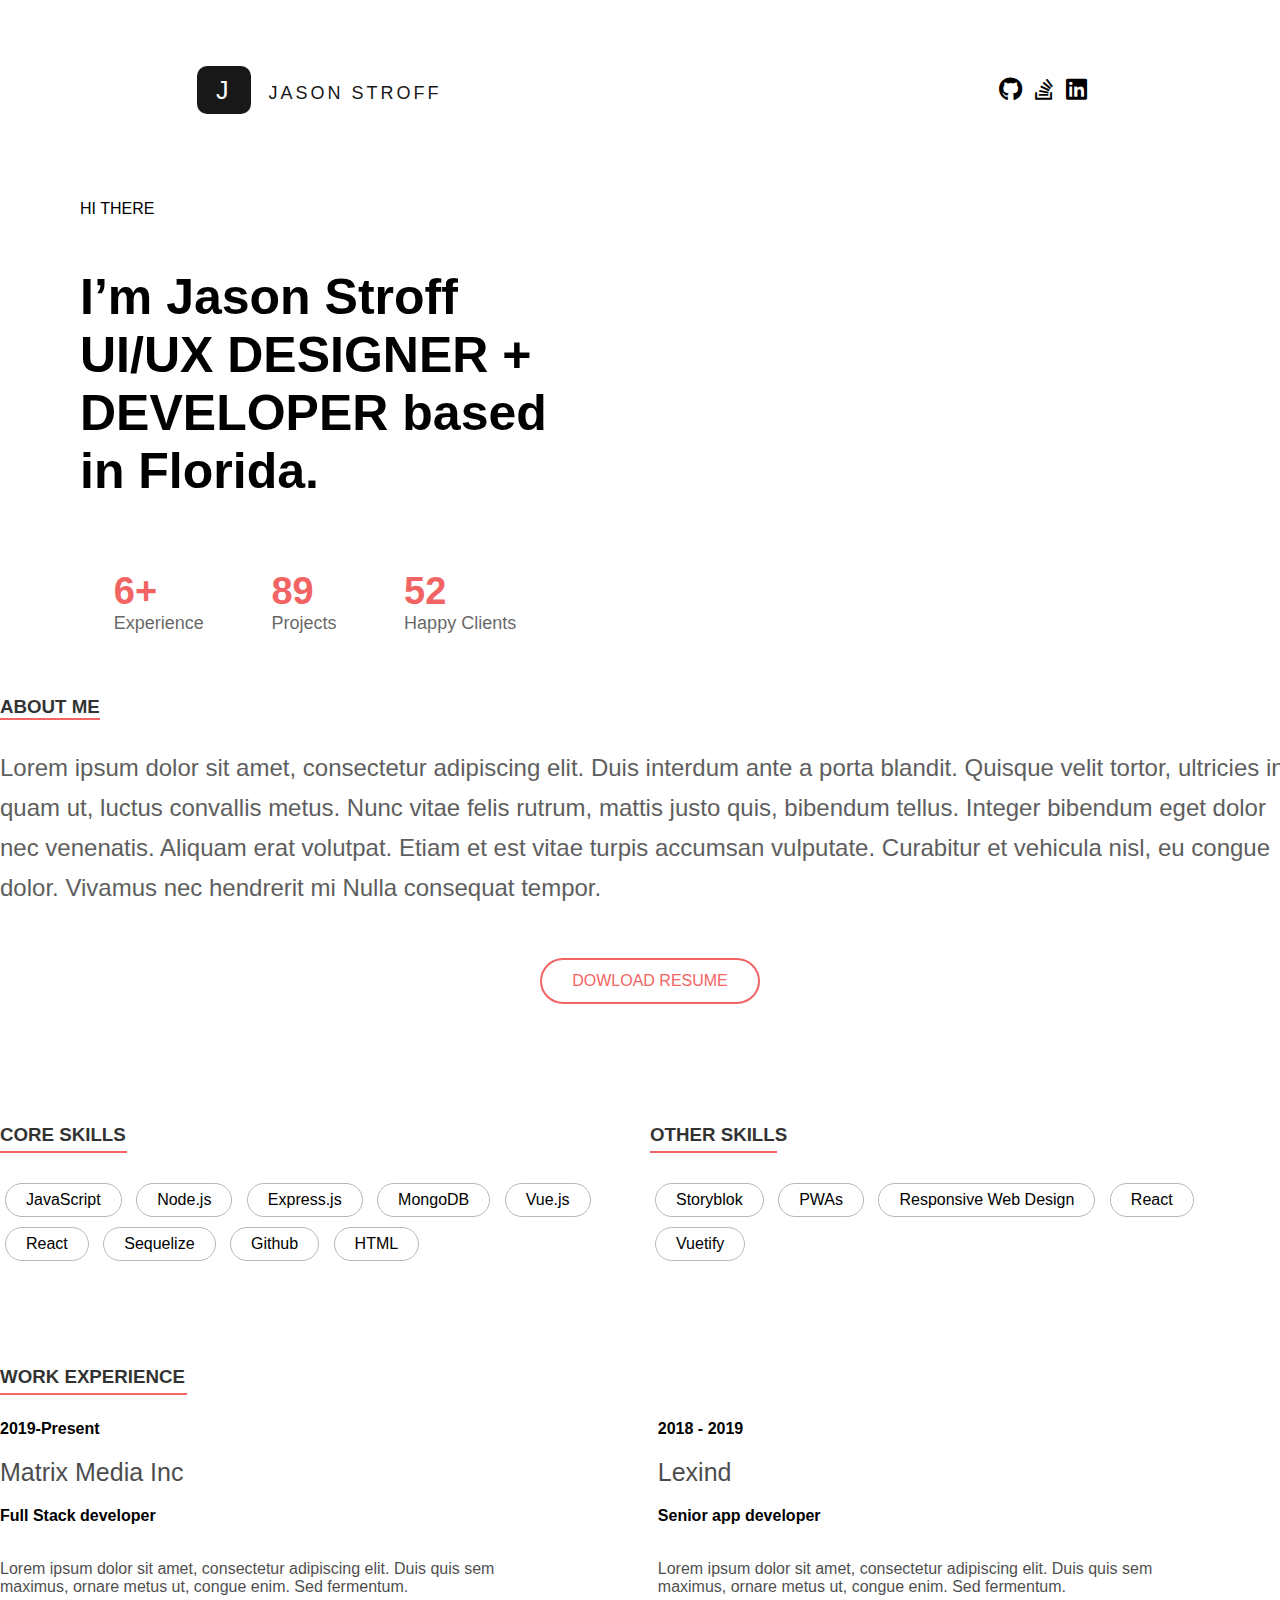
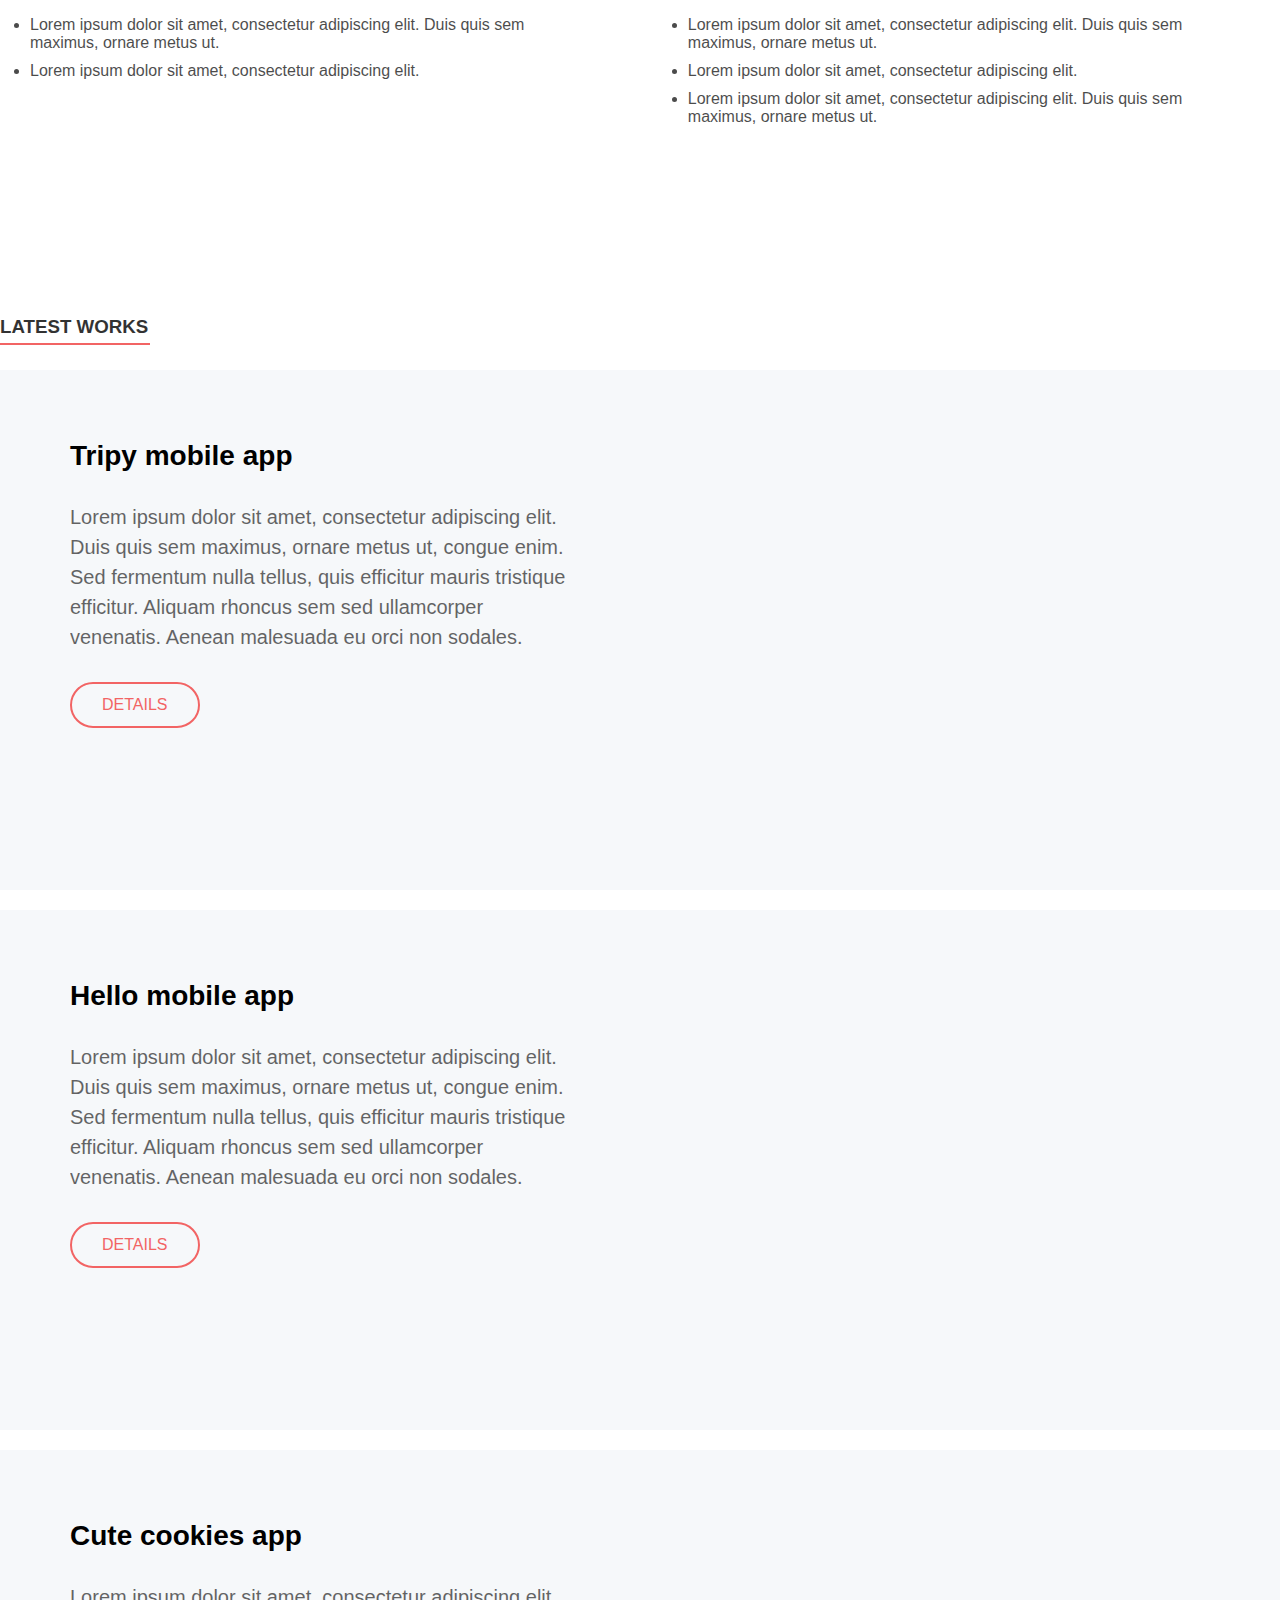
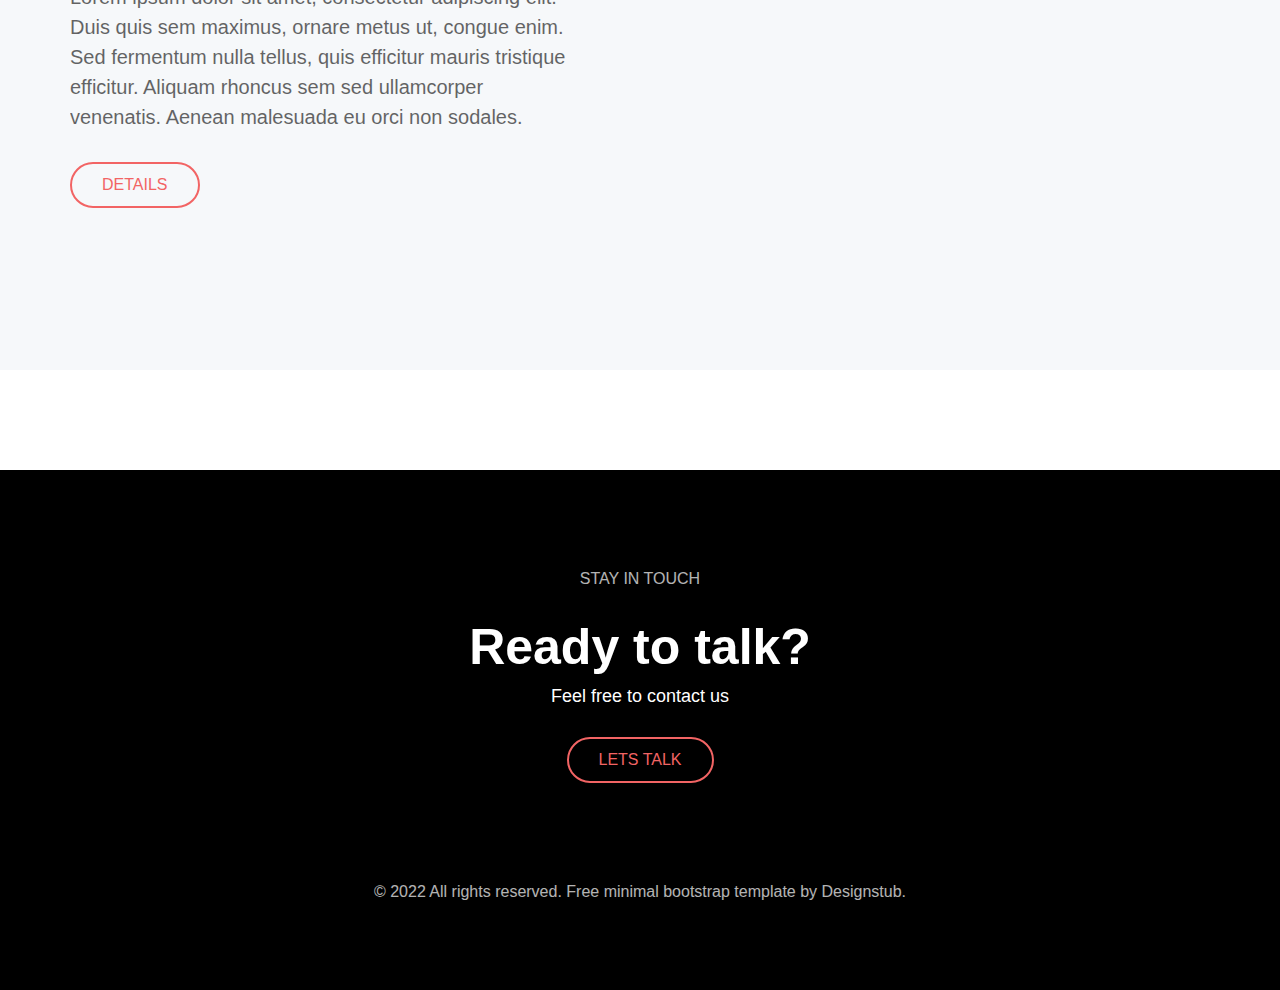
==== commit 301a5875: "nop lan 4" ====
--- a/BTLec2/index.html
+++ b/BTLec2/index.html
@@ -14,14 +14,14 @@
     <div class="header normalSize">
         <!-- <div class="grid wide">
             <div class="row"> -->
-                <div class="nameWeb col l-2">
+                <div class="nameWeb">
                     <a href="">
                         <span>J</span>
                         JASON STROFF
                     </a>
                 </div>
                 <!-- <div class="col l-8"></div> -->
-                <div class="linkSocial col l-2">
+                <div class="linkSocial ">
                     <div><i class="fa-brands fa-github"></i></div>
                     <div><i class="fa-brands fa-stack-overflow"></i></div>
                     <div><i class="fa-brands fa-linkedin"></i></div>
